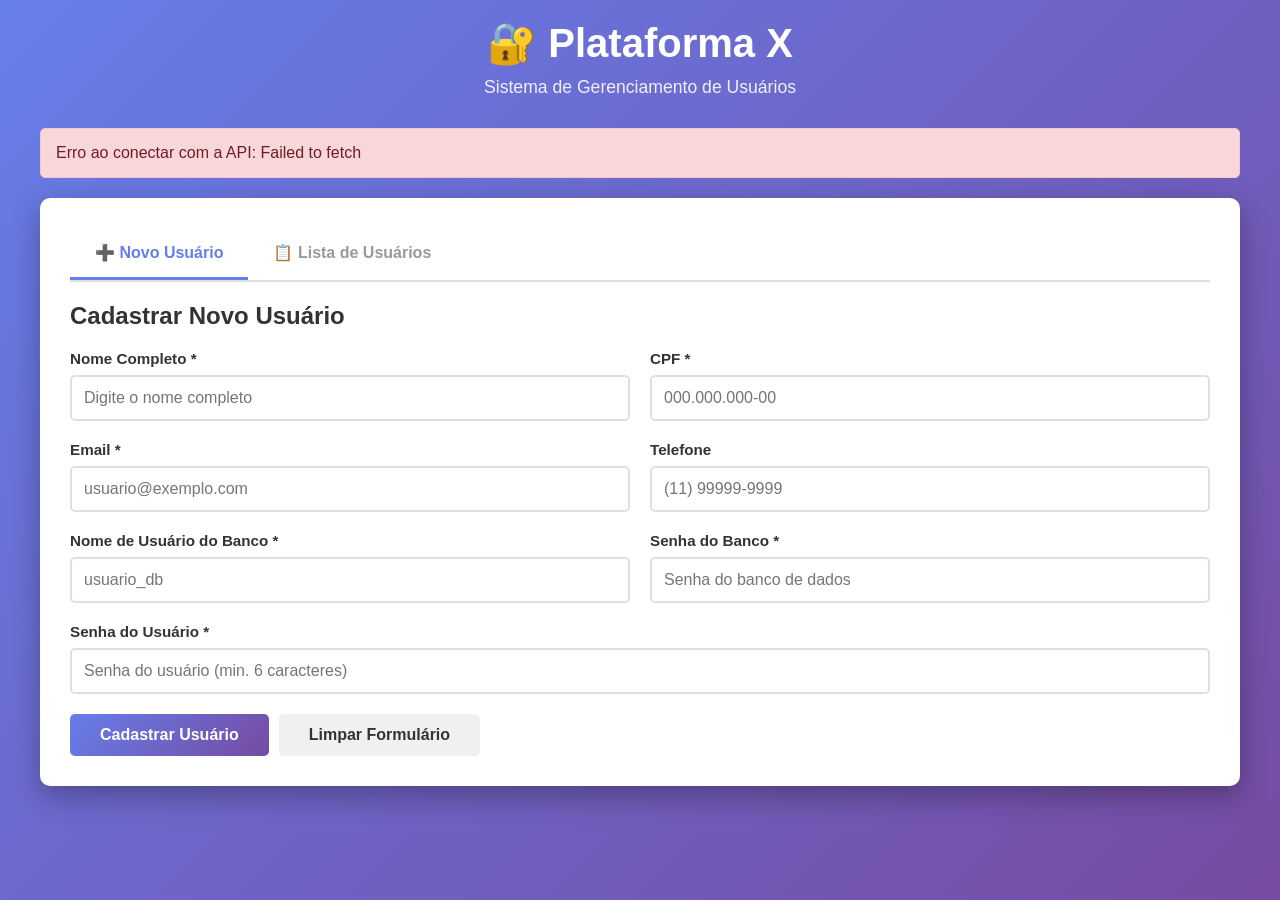
==== index.html @ fdfe09cf "projeto 1 do reynner, um gerenciador de usuarios no banco" ====
<!DOCTYPE html>
<html lang="pt-BR">
<head>
    <meta charset="UTF-8">
    <meta name="viewport" content="width=device-width, initial-scale=1.0">
    <title>Plataforma X - Gerenciamento de Usuários</title>
    <link rel="stylesheet" href="css/style.css">
</head>
<body>
    <div class="container">
        <!-- Header -->
        <div class="header">
            <h1>🔐 Plataforma X</h1>
            <p>Sistema de Gerenciamento de Usuários</p>
        </div>

        <!-- Alert Container -->
        <div id="alertContainer"></div>

        <!-- Main Card -->
        <div class="card">
            <!-- Tabs -->
            <div class="tabs">
                <button class="tab-btn active" id="tabBtnCriar">➕ Novo Usuário</button>
                <button class="tab-btn" id="tabBtnLista">📋 Lista de Usuários</button>
            </div>

            <!-- Tab 1: Criar Usuário -->
            <div class="tab-content active" id="tabCriar">
                <h2 style="margin-bottom: 20px; color: #333;">Cadastrar Novo Usuário</h2>
                
                <form id="formCriar">
                    <div class="form-row">
                        <div class="form-group">
                            <label for="nome_completo">Nome Completo *</label>
                            <input type="text" id="nome_completo" name="nome_completo" required placeholder="Digite o nome completo">
                        </div>
                        <div class="form-group">
                            <label for="cpf">CPF *</label>
                            <input type="text" id="cpf" name="cpf" required placeholder="000.000.000-00">
                        </div>
                    </div>

                    <div class="form-row">
                        <div class="form-group">
                            <label for="email">Email *</label>
                            <input type="email" id="email" name="email" required placeholder="usuario@exemplo.com">
                        </div>
                        <div class="form-group">
                            <label for="telefone">Telefone</label>
                            <input type="tel" id="telefone" name="telefone" placeholder="(11) 99999-9999">
                        </div>
                    </div>

                    <div class="form-row">
                        <div class="form-group">
                            <label for="nome_usuario_banco">Nome de Usuário do Banco *</label>
                            <input type="text" id="nome_usuario_banco" name="nome_usuario_banco" required placeholder="usuario_db">
                        </div>
                        <div class="form-group">
                            <label for="senha_banco">Senha do Banco *</label>
                            <input type="password" id="senha_banco" name="senha_banco" required placeholder="Senha do banco de dados">
                        </div>
                    </div>

                    <div class="form-group">
                        <label for="senha_usuario">Senha do Usuário *</label>
                        <input type="password" id="senha_usuario" name="senha_usuario" required placeholder="Senha do usuário (min. 6 caracteres)">
                    </div>

                    <div class="btn-group">
                        <button type="submit" class="btn btn-primary">Cadastrar Usuário</button>
                        <button type="reset" class="btn btn-secondary">Limpar Formulário</button>
                    </div>
                </form>
            </div>

            <!-- Tab 2: Lista de Usuários -->
            <div class="tab-content" id="tabLista">
                <h2 style="margin-bottom: 20px; color: #333;">Lista de Usuários Cadastrados</h2>
                
                <div class="table-container">
                    <table>
                        <thead>
                            <tr>
                                <th>ID</th>
                                <th>Nome Completo</th>
                                <th>CPF</th>
                                <th>Email</th>
                                <th>Telefone</th>
                                <th>Status</th>
                                <th>Ações</th>
                            </tr>
                        </thead>
                        <tbody id="usuariosTableBody">
                            <tr>
                                <td colspan="7" style="text-align: center; color: #999;">Carregando...</td>
                            </tr>
                        </tbody>
                    </table>
                </div>
            </div>
        </div>
    </div>

    <!-- Modal de Edição -->
    <div class="modal" id="modalEditar">
        <div class="modal-content">
            <div class="modal-header">
                ✏️ Editar Usuário
                <button class="modal-close" id="modalFechar">&times;</button>
            </div>
            
            <form id="formAtualizar">
                <input type="hidden" id="usuarioId">
                
                <div class="form-group">
                    <label for="nomeAtualizar">Nome Completo</label>
                    <input type="text" id="nomeAtualizar" required placeholder="Digite o novo nome">
                </div>

                <div class="form-group">
                    <label for="emailAtualizar">Email</label>
                    <input type="email" id="emailAtualizar" required placeholder="Novo email">
                </div>

                <div class="form-group">
                    <label for="telefoneAtualizar">Telefone</label>
                    <input type="tel" id="telefoneAtualizar" placeholder="Novo telefone">
                </div>

                <div class="btn-group">
                    <button type="submit" class="btn btn-success">Salvar Alterações</button>
                    <button type="button" class="btn btn-secondary" id="modalFecharBtn" onclick="document.getElementById('modalFechar').click()">Cancelar</button>
                </div>
            </form>
        </div>
    </div>

    <script src="js/script.js"></script>
</body>
</html>
---- css/style.css ----
* {
    margin: 0;
    padding: 0;
    box-sizing: border-box;
}

body {
    font-family: 'Segoe UI', Tahoma, Geneva, Verdana, sans-serif;
    background: linear-gradient(135deg, #667eea 0%, #764ba2 100%);
    min-height: 100vh;
    padding: 20px;
}

.container {
    max-width: 1200px;
    margin: 0 auto;
}

.header {
    text-align: center;
    color: white;
    margin-bottom: 30px;
}

.header h1 {
    font-size: 2.5em;
    margin-bottom: 10px;
}

.header p {
    font-size: 1.1em;
    opacity: 0.9;
}

.card {
    background: white;
    border-radius: 10px;
    box-shadow: 0 10px 30px rgba(0, 0, 0, 0.3);
    padding: 30px;
    margin-bottom: 30px;
}

.form-group {
    margin-bottom: 20px;
}

.form-group label {
    display: block;
    margin-bottom: 8px;
    color: #333;
    font-weight: 600;
    font-size: 0.95em;
}

.form-group input,
.form-group textarea {
    width: 100%;
    padding: 12px;
    border: 2px solid #e0e0e0;
    border-radius: 5px;
    font-size: 1em;
    font-family: inherit;
    transition: border-color 0.3s;
}

.form-group input:focus,
.form-group textarea:focus {
    outline: none;
    border-color: #667eea;
    box-shadow: 0 0 0 3px rgba(102, 126, 234, 0.1);
}

.form-row {
    display: grid;
    grid-template-columns: 1fr 1fr;
    gap: 20px;
}

@media (max-width: 768px) {
    .form-row {
        grid-template-columns: 1fr;
    }
}

.btn {
    padding: 12px 30px;
    border: none;
    border-radius: 5px;
    font-size: 1em;
    font-weight: 600;
    cursor: pointer;
    transition: all 0.3s;
    text-decoration: none;
    display: inline-block;
}

.btn-primary {
    background: linear-gradient(135deg, #667eea 0%, #764ba2 100%);
    color: white;
}

.btn-primary:hover {
    transform: translateY(-2px);
    box-shadow: 0 5px 15px rgba(102, 126, 234, 0.4);
}

.btn-secondary {
    background: #f0f0f0;
    color: #333;
}

.btn-secondary:hover {
    background: #e0e0e0;
}

.btn-success {
    background: #4CAF50;
    color: white;
}

.btn-success:hover {
    background: #45a049;
}

.btn-danger {
    background: #f44336;
    color: white;
}

.btn-danger:hover {
    background: #da190b;
}

.btn-edit {
    background: #2196F3;
    color: white;
}

.btn-edit:hover {
    background: #0b7dda;
}

.btn-group {
    display: flex;
    gap: 10px;
    margin-top: 20px;
    flex-wrap: wrap;
}

.alert {
    padding: 15px;
    border-radius: 5px;
    margin-bottom: 20px;
    display: none;
}

.alert.show {
    display: block;
}

.alert-success {
    background: #d4edda;
    color: #155724;
    border: 1px solid #c3e6cb;
}

.alert-error {
    background: #f8d7da;
    color: #721c24;
    border: 1px solid #f5c6cb;
}

.alert-info {
    background: #d1ecf1;
    color: #0c5460;
    border: 1px solid #bee5eb;
}

.table-container {
    overflow-x: auto;
}

table {
    width: 100%;
    border-collapse: collapse;
    margin-top: 20px;
}

thead {
    background: #f5f5f5;
}

th {
    padding: 15px;
    text-align: left;
    font-weight: 600;
    color: #333;
    border-bottom: 2px solid #ddd;
}

td {
    padding: 12px 15px;
    border-bottom: 1px solid #ddd;
}

tbody tr:hover {
    background: #f9f9f9;
}

.actions {
    display: flex;
    gap: 8px;
    flex-wrap: wrap;
}

.actions .btn {
    padding: 8px 15px;
    font-size: 0.9em;
    margin: 0;
}

.modal {
    display: none;
    position: fixed;
    z-index: 1000;
    left: 0;
    top: 0;
    width: 100%;
    height: 100%;
    background-color: rgba(0, 0, 0, 0.5);
}

.modal.show {
    display: flex;
    align-items: center;
    justify-content: center;
}

.modal-content {
    background-color: white;
    padding: 30px;
    border-radius: 10px;
    width: 90%;
    max-width: 500px;
    box-shadow: 0 10px 30px rgba(0, 0, 0, 0.3);
}

.modal-header {
    font-size: 1.5em;
    font-weight: 600;
    margin-bottom: 20px;
    color: #333;
}

.modal-close {
    float: right;
    font-size: 28px;
    font-weight: bold;
    color: #aaa;
    cursor: pointer;
    border: none;
    background: none;
}

.modal-close:hover {
    color: #000;
}

.loading {
    display: none;
    text-align: center;
    padding: 20px;
    color: #667eea;
}

.loading.show {
    display: block;
}

.spinner {
    border: 4px solid #f3f3f3;
    border-top: 4px solid #667eea;
    border-radius: 50%;
    width: 30px;
    height: 30px;
    animation: spin 1s linear infinite;
    margin: 0 auto;
}

@keyframes spin {
    0% { transform: rotate(0deg); }
    100% { transform: rotate(360deg); }
}

.empty-state {
    text-align: center;
    padding: 40px;
    color: #999;
}

.empty-state svg {
    width: 100px;
    height: 100px;
    margin-bottom: 20px;
    opacity: 0.5;
}

.tabs {
    display: flex;
    gap: 0;
    margin-bottom: 20px;
    border-bottom: 2px solid #ddd;
}

.tab-btn {
    padding: 15px 25px;
    border: none;
    background: none;
    cursor: pointer;
    font-size: 1em;
    font-weight: 600;
    color: #999;
    border-bottom: 3px solid transparent;
    transition: all 0.3s;
}

.tab-btn.active {
    color: #667eea;
    border-bottom-color: #667eea;
}

.tab-btn:hover {
    color: #667eea;
}

.tab-content {
    display: none;
}

.tab-content.active {
    display: block;
}

.status-badge {
    display: inline-block;
    padding: 5px 15px;
    border-radius: 20px;
    font-size: 0.85em;
    font-weight: 600;
}

.status-active {
    background: #d4edda;
    color: #155724;
}

.status-inactive {
    background: #f8d7da;
    color: #721c24;
}
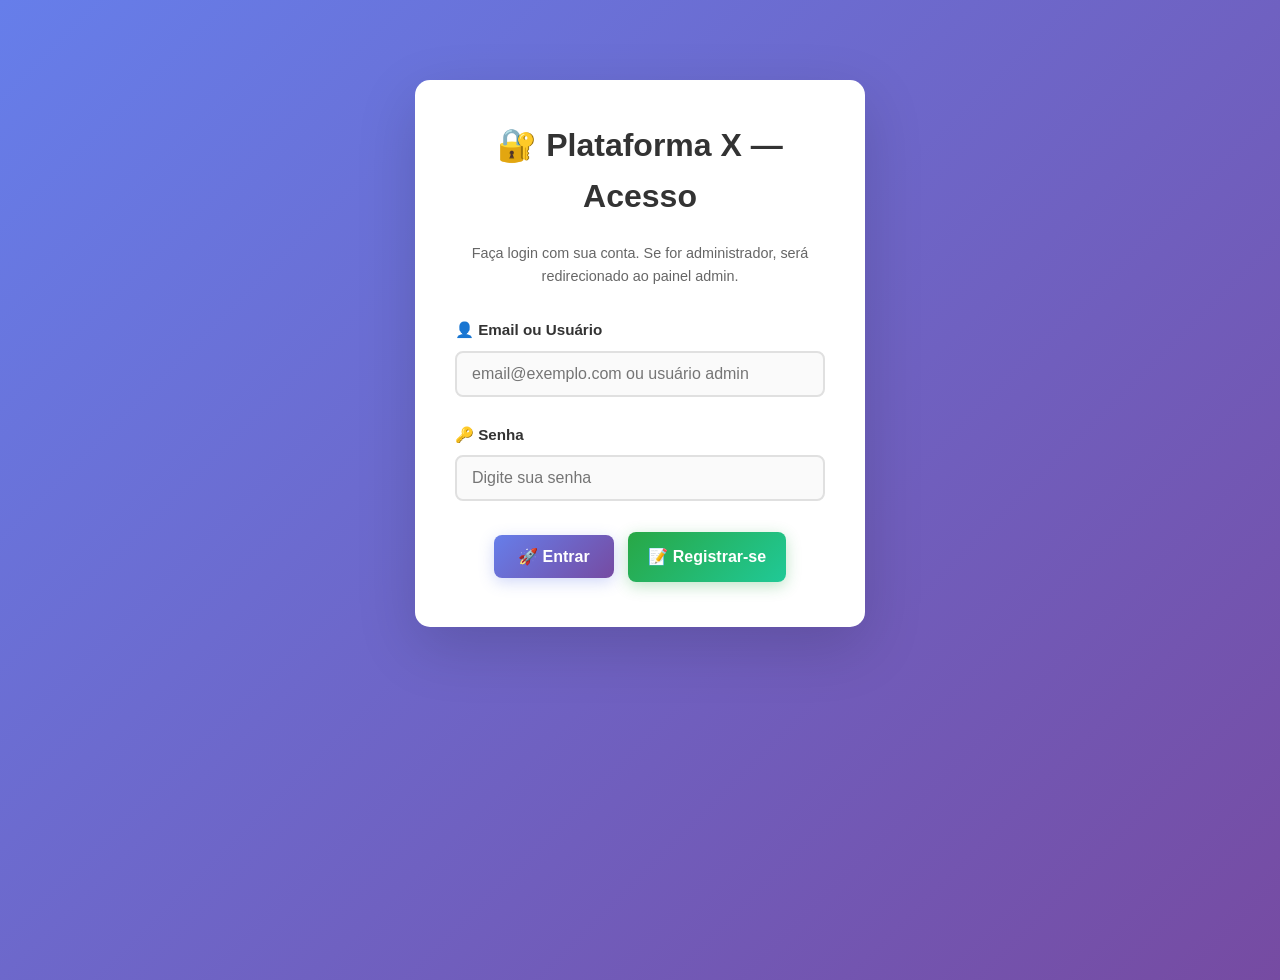
==== commit 86fa4635: "aletrações dois" ====
--- a/index.html
+++ b/index.html
@@ -1,142 +1,55 @@
-<!DOCTYPE html>
+<!doctype html>
 <html lang="pt-BR">
 <head>
-    <meta charset="UTF-8">
-    <meta name="viewport" content="width=device-width, initial-scale=1.0">
-    <title>Plataforma X - Gerenciamento de Usuários</title>
-    <link rel="stylesheet" href="css/style.css">
+  <meta charset="utf-8">
+  <meta name="viewport" content="width=device-width,initial-scale=1">
+  <title>Plataforma X - Acesso</title>
+  <link rel="stylesheet" href="./css/style.css">
 </head>
 <body>
-    <div class="container">
-        <!-- Header -->
-        <div class="header">
-            <h1>🔐 Plataforma X</h1>
-            <p>Sistema de Gerenciamento de Usuários</p>
-        </div>
+  <div class="home-box">
+    <h1>🔐 Plataforma X — Acesso</h1>
+    <p class="note">Faça login com sua conta. Se for administrador, será redirecionado ao painel admin.</p>
 
-        <!-- Alert Container -->
-        <div id="alertContainer"></div>
-
-        <!-- Main Card -->
-        <div class="card">
-            <!-- Tabs -->
-            <div class="tabs">
-                <button class="tab-btn active" id="tabBtnCriar">➕ Novo Usuário</button>
-                <button class="tab-btn" id="tabBtnLista">📋 Lista de Usuários</button>
-            </div>
-
-            <!-- Tab 1: Criar Usuário -->
-            <div class="tab-content active" id="tabCriar">
-                <h2 style="margin-bottom: 20px; color: #333;">Cadastrar Novo Usuário</h2>
-                
-                <form id="formCriar">
-                    <div class="form-row">
-                        <div class="form-group">
-                            <label for="nome_completo">Nome Completo *</label>
-                            <input type="text" id="nome_completo" name="nome_completo" required placeholder="Digite o nome completo">
-                        </div>
-                        <div class="form-group">
-                            <label for="cpf">CPF *</label>
-                            <input type="text" id="cpf" name="cpf" required placeholder="000.000.000-00">
-                        </div>
-                    </div>
-
-                    <div class="form-row">
-                        <div class="form-group">
-                            <label for="email">Email *</label>
-                            <input type="email" id="email" name="email" required placeholder="usuario@exemplo.com">
-                        </div>
-                        <div class="form-group">
-                            <label for="telefone">Telefone</label>
-                            <input type="tel" id="telefone" name="telefone" placeholder="(11) 99999-9999">
-                        </div>
-                    </div>
-
-                    <div class="form-row">
-                        <div class="form-group">
-                            <label for="nome_usuario_banco">Nome de Usuário do Banco *</label>
-                            <input type="text" id="nome_usuario_banco" name="nome_usuario_banco" required placeholder="usuario_db">
-                        </div>
-                        <div class="form-group">
-                            <label for="senha_banco">Senha do Banco *</label>
-                            <input type="password" id="senha_banco" name="senha_banco" required placeholder="Senha do banco de dados">
-                        </div>
-                    </div>
-
-                    <div class="form-group">
-                        <label for="senha_usuario">Senha do Usuário *</label>
-                        <input type="password" id="senha_usuario" name="senha_usuario" required placeholder="Senha do usuário (min. 6 caracteres)">
-                    </div>
-
-                    <div class="btn-group">
-                        <button type="submit" class="btn btn-primary">Cadastrar Usuário</button>
-                        <button type="reset" class="btn btn-secondary">Limpar Formulário</button>
-                    </div>
-                </form>
-            </div>
-
-            <!-- Tab 2: Lista de Usuários -->
-            <div class="tab-content" id="tabLista">
-                <h2 style="margin-bottom: 20px; color: #333;">Lista de Usuários Cadastrados</h2>
-                
-                <div class="table-container">
-                    <table>
-                        <thead>
-                            <tr>
-                                <th>ID</th>
-                                <th>Nome Completo</th>
-                                <th>CPF</th>
-                                <th>Email</th>
-                                <th>Telefone</th>
-                                <th>Status</th>
-                                <th>Ações</th>
-                            </tr>
-                        </thead>
-                        <tbody id="usuariosTableBody">
-                            <tr>
-                                <td colspan="7" style="text-align: center; color: #999;">Carregando...</td>
-                            </tr>
-                        </tbody>
-                    </table>
-                </div>
-            </div>
-        </div>
-    </div>
-
-    <!-- Modal de Edição -->
-    <div class="modal" id="modalEditar">
-        <div class="modal-content">
-            <div class="modal-header">
-                ✏️ Editar Usuário
-                <button class="modal-close" id="modalFechar">&times;</button>
-            </div>
-            
-            <form id="formAtualizar">
-                <input type="hidden" id="usuarioId">
-                
-                <div class="form-group">
-                    <label for="nomeAtualizar">Nome Completo</label>
-                    <input type="text" id="nomeAtualizar" required placeholder="Digite o novo nome">
-                </div>
-
-                <div class="form-group">
-                    <label for="emailAtualizar">Email</label>
-                    <input type="email" id="emailAtualizar" required placeholder="Novo email">
-                </div>
-
-                <div class="form-group">
-                    <label for="telefoneAtualizar">Telefone</label>
-                    <input type="tel" id="telefoneAtualizar" placeholder="Novo telefone">
-                </div>
-
-                <div class="btn-group">
-                    <button type="submit" class="btn btn-success">Salvar Alterações</button>
-                    <button type="button" class="btn btn-secondary" id="modalFecharBtn" onclick="document.getElementById('modalFechar').click()">Cancelar</button>
-                </div>
-            </form>
-        </div>
-    </div>
-
-    <script src="js/script.js"></script>
+    <form id="loginForm">
+      <div class="form-group">
+        <label for="login">👤 Email ou Usuário</label>
+        <input type="text" id="login" name="login" required placeholder="email@exemplo.com ou usuário admin">
+      </div>
+      <div class="form-group">
+        <label for="password">🔑 Senha</label>
+        <input type="password" id="password" name="password" required placeholder="Digite sua senha">
+      </div>
+      <div class="home-actions">
+        <button type="submit" class="btn btn-admin">🚀 Entrar</button>
+        <a class="btn btn-register" href="registro.html">📝 Registrar-se</a>
+      </div>
+      <div id="loginMsg" class="alert alert-error" style="margin-top:10px;"></div>
+    </form>
+  </div>
+  <script>
+    document.getElementById('loginForm').addEventListener('submit', async function(e){
+      e.preventDefault();
+      const login = document.getElementById('login').value;
+      const password = document.getElementById('password').value;
+      const msg = document.getElementById('loginMsg');
+      msg.textContent = '';
+      try{
+        const res = await fetch('api/auth.php', {
+          method: 'POST',
+          headers: {'Content-Type':'application/json'},
+          body: JSON.stringify({login, password})
+        });
+        const data = await res.json();
+        if (res.ok && data.sucesso) {
+          window.location.href = data.redirect;
+        } else {
+          msg.textContent = data.erro || 'Credenciais inválidas';
+        }
+      } catch(err) {
+        msg.textContent = 'Erro na comunicação: ' + err.message;
+      }
+    });
+  </script>
 </body>
 </html>
--- a/css/style.css
+++ b/css/style.css
@@ -1,3 +1,4 @@
+/* Reset and Base Styles */
 * {
     margin: 0;
     padding: 0;
@@ -8,14 +9,18 @@
     font-family: 'Segoe UI', Tahoma, Geneva, Verdana, sans-serif;
     background: linear-gradient(135deg, #667eea 0%, #764ba2 100%);
     min-height: 100vh;
-    padding: 20px;
-}
-
+    color: #333;
+    line-height: 1.6;
+}
+
+/* Container */
 .container {
     max-width: 1200px;
     margin: 0 auto;
-}
-
+    padding: 20px;
+}
+
+/* Header */
 .header {
     text-align: center;
     color: white;
@@ -25,6 +30,7 @@
 .header h1 {
     font-size: 2.5em;
     margin-bottom: 10px;
+    font-weight: 700;
 }
 
 .header p {
@@ -32,14 +38,22 @@
     opacity: 0.9;
 }
 
+/* Cards */
 .card {
     background: white;
-    border-radius: 10px;
-    box-shadow: 0 10px 30px rgba(0, 0, 0, 0.3);
+    border-radius: 15px;
+    box-shadow: 0 15px 35px rgba(0, 0, 0, 0.1);
     padding: 30px;
     margin-bottom: 30px;
-}
-
+    transition: transform 0.3s ease, box-shadow 0.3s ease;
+}
+
+.card:hover {
+    transform: translateY(-5px);
+    box-shadow: 0 20px 40px rgba(0, 0, 0, 0.15);
+}
+
+/* Forms */
 .form-group {
     margin-bottom: 20px;
 }
@@ -53,23 +67,33 @@
 }
 
 .form-group input,
+.form-group select,
 .form-group textarea {
     width: 100%;
-    padding: 12px;
+    padding: 12px 15px;
     border: 2px solid #e0e0e0;
-    border-radius: 5px;
+    border-radius: 8px;
     font-size: 1em;
     font-family: inherit;
-    transition: border-color 0.3s;
+    transition: all 0.3s ease;
+    background: #fafafa;
 }
 
 .form-group input:focus,
+.form-group select:focus,
 .form-group textarea:focus {
     outline: none;
     border-color: #667eea;
     box-shadow: 0 0 0 3px rgba(102, 126, 234, 0.1);
-}
-
+    background: white;
+}
+
+.form-group textarea {
+    resize: vertical;
+    min-height: 100px;
+}
+
+/* Form Rows */
 .form-row {
     display: grid;
     grid-template-columns: 1fr 1fr;
@@ -82,76 +106,114 @@
     }
 }
 
+/* Buttons */
 .btn {
     padding: 12px 30px;
     border: none;
-    border-radius: 5px;
+    border-radius: 8px;
     font-size: 1em;
     font-weight: 600;
     cursor: pointer;
-    transition: all 0.3s;
+    transition: all 0.3s ease;
     text-decoration: none;
     display: inline-block;
+    text-align: center;
+    min-width: 120px;
 }
 
 .btn-primary {
     background: linear-gradient(135deg, #667eea 0%, #764ba2 100%);
     color: white;
+    box-shadow: 0 4px 15px rgba(102, 126, 234, 0.3);
 }
 
 .btn-primary:hover {
     transform: translateY(-2px);
-    box-shadow: 0 5px 15px rgba(102, 126, 234, 0.4);
+    box-shadow: 0 6px 20px rgba(102, 126, 234, 0.4);
 }
 
 .btn-secondary {
-    background: #f0f0f0;
-    color: #333;
+    background: #f8f9fa;
+    color: #495057;
+    border: 2px solid #dee2e6;
 }
 
 .btn-secondary:hover {
-    background: #e0e0e0;
+    background: #e9ecef;
+    border-color: #adb5bd;
 }
 
 .btn-success {
-    background: #4CAF50;
+    background: linear-gradient(135deg, #28a745 0%, #20c997 100%);
     color: white;
+    box-shadow: 0 4px 15px rgba(40, 167, 69, 0.3);
 }
 
 .btn-success:hover {
-    background: #45a049;
+    transform: translateY(-2px);
+    box-shadow: 0 6px 20px rgba(40, 167, 69, 0.4);
 }
 
 .btn-danger {
-    background: #f44336;
+    background: linear-gradient(135deg, #dc3545 0%, #fd7e14 100%);
     color: white;
+    box-shadow: 0 4px 15px rgba(220, 53, 69, 0.3);
 }
 
 .btn-danger:hover {
-    background: #da190b;
+    transform: translateY(-2px);
+    box-shadow: 0 6px 20px rgba(220, 53, 69, 0.4);
 }
 
 .btn-edit {
-    background: #2196F3;
+    background: linear-gradient(135deg, #2196F3 0%, #21CBF3 100%);
     color: white;
+    box-shadow: 0 4px 15px rgba(33, 150, 243, 0.3);
 }
 
 .btn-edit:hover {
-    background: #0b7dda;
-}
-
+    transform: translateY(-2px);
+    box-shadow: 0 6px 20px rgba(33, 150, 243, 0.4);
+}
+
+.btn-add {
+    background: linear-gradient(135deg, #17a2b8 0%, #2dd4bf 100%);
+    color: white;
+    box-shadow: 0 4px 15px rgba(23, 162, 184, 0.3);
+}
+
+.btn-add:hover {
+    transform: translateY(-2px);
+    box-shadow: 0 6px 20px rgba(23, 162, 184, 0.4);
+}
+
+.btn-logout {
+    background: linear-gradient(135deg, #dc3545 0%, #e74c3c 100%);
+    color: white;
+    box-shadow: 0 4px 15px rgba(220, 53, 69, 0.3);
+}
+
+.btn-logout:hover {
+    transform: translateY(-2px);
+    box-shadow: 0 6px 20px rgba(220, 53, 69, 0.4);
+}
+
+/* Button Groups */
 .btn-group {
     display: flex;
     gap: 10px;
     margin-top: 20px;
     flex-wrap: wrap;
-}
-
+    justify-content: flex-end;
+}
+
+/* Alerts */
 .alert {
-    padding: 15px;
-    border-radius: 5px;
+    padding: 15px 20px;
+    border-radius: 8px;
     margin-bottom: 20px;
     display: none;
+    border-left: 4px solid;
 }
 
 .alert.show {
@@ -159,54 +221,70 @@
 }
 
 .alert-success {
-    background: #d4edda;
+    background: linear-gradient(135deg, #d4edda 0%, #c3e6cb 100%);
     color: #155724;
-    border: 1px solid #c3e6cb;
+    border-left-color: #28a745;
 }
 
 .alert-error {
-    background: #f8d7da;
+    background: linear-gradient(135deg, #f8d7da 0%, #f5c6cb 100%);
     color: #721c24;
-    border: 1px solid #f5c6cb;
+    border-left-color: #dc3545;
 }
 
 .alert-info {
-    background: #d1ecf1;
+    background: linear-gradient(135deg, #d1ecf1 0%, #bee5eb 100%);
     color: #0c5460;
-    border: 1px solid #bee5eb;
-}
-
+    border-left-color: #17a2b8;
+}
+
+/* Tables */
 .table-container {
     overflow-x: auto;
+    border-radius: 8px;
+    box-shadow: 0 2px 10px rgba(0, 0, 0, 0.1);
 }
 
 table {
     width: 100%;
     border-collapse: collapse;
     margin-top: 20px;
+    background: white;
+    border-radius: 8px;
+    overflow: hidden;
 }
 
 thead {
-    background: #f5f5f5;
+    background: linear-gradient(135deg, #667eea 0%, #764ba2 100%);
+    color: white;
 }
 
 th {
     padding: 15px;
     text-align: left;
     font-weight: 600;
-    color: #333;
-    border-bottom: 2px solid #ddd;
+    font-size: 0.95em;
 }
 
 td {
     padding: 12px 15px;
-    border-bottom: 1px solid #ddd;
+    border-bottom: 1px solid #eee;
+    font-size: 0.9em;
+}
+
+tbody tr {
+    transition: background-color 0.3s ease;
 }
 
 tbody tr:hover {
-    background: #f9f9f9;
-}
-
+    background: #f8f9ff;
+}
+
+tbody tr:last-child td {
+    border-bottom: none;
+}
+
+/* Actions */
 .actions {
     display: flex;
     gap: 8px;
@@ -215,10 +293,11 @@
 
 .actions .btn {
     padding: 8px 15px;
-    font-size: 0.9em;
+    font-size: 0.85em;
     margin: 0;
 }
 
+/* Modals */
 .modal {
     display: none;
     position: fixed;
@@ -227,11 +306,8 @@
     top: 0;
     width: 100%;
     height: 100%;
-    background-color: rgba(0, 0, 0, 0.5);
-}
-
-.modal.show {
-    display: flex;
+    background-color: rgba(0, 0, 0, 0.6);
+    backdrop-filter: blur(5px);
     align-items: center;
     justify-content: center;
 }
@@ -239,10 +315,23 @@
 .modal-content {
     background-color: white;
     padding: 30px;
-    border-radius: 10px;
+    border-radius: 15px;
     width: 90%;
     max-width: 500px;
-    box-shadow: 0 10px 30px rgba(0, 0, 0, 0.3);
+    box-shadow: 0 20px 60px rgba(0, 0, 0, 0.3);
+    animation: modalSlideIn 0.3s ease-out;
+    margin: 0 auto;
+}
+
+@keyframes modalSlideIn {
+    from {
+        opacity: 0;
+        transform: translateY(-50px) scale(0.9);
+    }
+    to {
+        opacity: 1;
+        transform: translateY(0) scale(1);
+    }
 }
 
 .modal-header {
@@ -250,26 +339,59 @@
     font-weight: 600;
     margin-bottom: 20px;
     color: #333;
+    display: flex;
+    justify-content: space-between;
+    align-items: center;
+}
+
+.modal-header h2 {
+    margin: 0;
+    color: #333;
+    font-size: 1.5em;
 }
 
 .modal-close {
-    float: right;
     font-size: 28px;
     font-weight: bold;
     color: #aaa;
     cursor: pointer;
     border: none;
     background: none;
+    padding: 0;
+    width: 30px;
+    height: 30px;
+    display: flex;
+    align-items: center;
+    justify-content: center;
+    border-radius: 50%;
+    transition: all 0.3s ease;
 }
 
 .modal-close:hover {
+    color: #333;
+    background: #f0f0f0;
+}
+
+/* Legacy modal close button */
+.close {
+    color: #aaa;
+    float: right;
+    font-size: 28px;
+    font-weight: bold;
+    cursor: pointer;
+    transition: color 0.3s;
+}
+
+.close:hover,
+.close:focus {
     color: #000;
 }
 
+/* Loading */
 .loading {
     display: none;
     text-align: center;
-    padding: 20px;
+    padding: 40px;
     color: #667eea;
 }
 
@@ -281,10 +403,10 @@
     border: 4px solid #f3f3f3;
     border-top: 4px solid #667eea;
     border-radius: 50%;
-    width: 30px;
-    height: 30px;
+    width: 40px;
+    height: 40px;
     animation: spin 1s linear infinite;
-    margin: 0 auto;
+    margin: 0 auto 20px;
 }
 
 @keyframes spin {
@@ -292,24 +414,28 @@
     100% { transform: rotate(360deg); }
 }
 
+/* Empty State */
 .empty-state {
     text-align: center;
-    padding: 40px;
+    padding: 60px 20px;
     color: #999;
 }
 
 .empty-state svg {
-    width: 100px;
-    height: 100px;
+    width: 120px;
+    height: 120px;
     margin-bottom: 20px;
     opacity: 0.5;
 }
 
+/* Tabs */
 .tabs {
     display: flex;
     gap: 0;
-    margin-bottom: 20px;
-    border-bottom: 2px solid #ddd;
+    margin-bottom: 30px;
+    border-bottom: 2px solid #e0e0e0;
+    background: #f8f9fa;
+    border-radius: 8px 8px 0 0;
 }
 
 .tab-btn {
@@ -319,18 +445,21 @@
     cursor: pointer;
     font-size: 1em;
     font-weight: 600;
-    color: #999;
+    color: #666;
     border-bottom: 3px solid transparent;
-    transition: all 0.3s;
+    transition: all 0.3s ease;
+    flex: 1;
 }
 
 .tab-btn.active {
     color: #667eea;
     border-bottom-color: #667eea;
+    background: white;
 }
 
 .tab-btn:hover {
     color: #667eea;
+    background: rgba(102, 126, 234, 0.05);
 }
 
 .tab-content {
@@ -341,20 +470,233 @@
     display: block;
 }
 
+/* Status Badges */
 .status-badge {
     display: inline-block;
-    padding: 5px 15px;
+    padding: 6px 12px;
     border-radius: 20px;
-    font-size: 0.85em;
-    font-weight: 600;
+    font-size: 0.8em;
+    font-weight: 600;
+    text-transform: uppercase;
+    letter-spacing: 0.5px;
 }
 
 .status-active {
-    background: #d4edda;
+    background: linear-gradient(135deg, #d4edda 0%, #c3e6cb 100%);
     color: #155724;
 }
 
 .status-inactive {
-    background: #f8d7da;
+    background: linear-gradient(135deg, #f8d7da 0%, #f5c6cb 100%);
     color: #721c24;
 }
+
+/* Home/Login Box */
+.home-box {
+    max-width: 450px;
+    margin: 80px auto;
+    padding: 40px;
+    background: white;
+    border-radius: 15px;
+    box-shadow: 0 20px 60px rgba(0, 0, 0, 0.15);
+    text-align: center;
+}
+
+.home-box h1 {
+    color: #333;
+    margin-bottom: 10px;
+    font-size: 2em;
+}
+
+.home-box p {
+    color: #666;
+    margin-bottom: 30px;
+}
+
+.home-box label {
+    display: block;
+    margin-top: 20px;
+    margin-bottom: 8px;
+    color: #333;
+    font-weight: 600;
+    text-align: left;
+}
+
+.home-box input {
+    width: 100%;
+    padding: 12px 15px;
+    border: 2px solid #e0e0e0;
+    border-radius: 8px;
+    font-size: 1em;
+    margin-bottom: 6px;
+    transition: all 0.3s ease;
+    background: #fafafa;
+}
+
+.home-box input:focus {
+    outline: none;
+    border-color: #667eea;
+    box-shadow: 0 0 0 3px rgba(102, 126, 234, 0.1);
+    background: white;
+}
+
+.home-box .btn-admin,
+.home-box .btn-register,
+.home-box button[type="submit"] {
+    display: inline-block;
+    padding: 12px 20px;
+    border-radius: 8px;
+    color: #fff;
+    text-decoration: none;
+    border: none;
+    cursor: pointer;
+    font-weight: 600;
+    margin: 5px;
+    transition: all 0.3s ease;
+    min-width: 120px;
+}
+
+.home-box .btn-admin,
+.home-box button[type="submit"] {
+    background: linear-gradient(135deg, #667eea 0%, #764ba2 100%);
+    box-shadow: 0 4px 15px rgba(102, 126, 234, 0.3);
+}
+
+.home-box .btn-admin:hover,
+.home-box button[type="submit"]:hover {
+    transform: translateY(-2px);
+    box-shadow: 0 6px 20px rgba(102, 126, 234, 0.4);
+}
+
+.home-box .btn-register {
+    background: linear-gradient(135deg, #28a745 0%, #20c997 100%);
+    box-shadow: 0 4px 15px rgba(40, 167, 69, 0.3);
+}
+
+.home-box .btn-register:hover {
+    transform: translateY(-2px);
+    box-shadow: 0 6px 20px rgba(40, 167, 69, 0.4);
+}
+
+.home-box .note {
+    color: #666;
+    font-size: 0.9em;
+    margin-top: 20px;
+}
+
+/* Admin Pages */
+.admin-container {
+    max-width: 1400px;
+    margin: 0 auto;
+    padding: 20px;
+}
+
+.admin-header {
+    background: white;
+    border-radius: 15px;
+    padding: 20px;
+    margin-bottom: 30px;
+    box-shadow: 0 10px 30px rgba(0, 0, 0, 0.1);
+    display: flex;
+    justify-content: space-between;
+    align-items: center;
+}
+
+.admin-header h1 {
+    color: #333;
+    margin: 0;
+}
+
+.admin-actions {
+    display: flex;
+    gap: 15px;
+    align-items: center;
+}
+
+.admin-content {
+    background: white;
+    border-radius: 15px;
+    padding: 30px;
+    box-shadow: 0 10px 30px rgba(0, 0, 0, 0.1);
+}
+
+/* Back Link */
+.back-link {
+    display: inline-block;
+    margin-bottom: 20px;
+    color: #667eea;
+    text-decoration: none;
+    font-weight: 600;
+    padding: 10px 15px;
+    border-radius: 8px;
+    transition: all 0.3s ease;
+}
+
+.back-link:hover {
+    background: rgba(102, 126, 234, 0.1);
+    color: #5a67d8;
+}
+
+/* Error Lists */
+.error-list {
+    background: linear-gradient(135deg, #f8d7da 0%, #f5c6cb 100%);
+    color: #721c24;
+    padding: 15px 20px;
+    border-radius: 8px;
+    margin-bottom: 20px;
+    border-left: 4px solid #dc3545;
+}
+
+.error-list ul {
+    margin: 0;
+    padding-left: 20px;
+}
+
+.error-list li {
+    margin-bottom: 5px;
+}
+
+/* Responsive Design */
+@media (max-width: 768px) {
+    .container {
+        padding: 10px;
+    }
+
+    .header h1 {
+        font-size: 2em;
+    }
+
+    .card {
+        padding: 20px;
+    }
+
+    .btn-group {
+        flex-direction: column;
+    }
+
+    .btn-group .btn {
+        width: 100%;
+    }
+
+    .admin-header {
+        flex-direction: column;
+        gap: 15px;
+        text-align: center;
+    }
+
+    .admin-actions {
+        flex-wrap: wrap;
+        justify-content: center;
+    }
+
+    .home-box {
+        margin: 20px auto;
+        padding: 30px 20px;
+    }
+
+    .modal-content {
+        width: 95%;
+        margin: 20px;
+        padding: 20px;
+    }
+}
